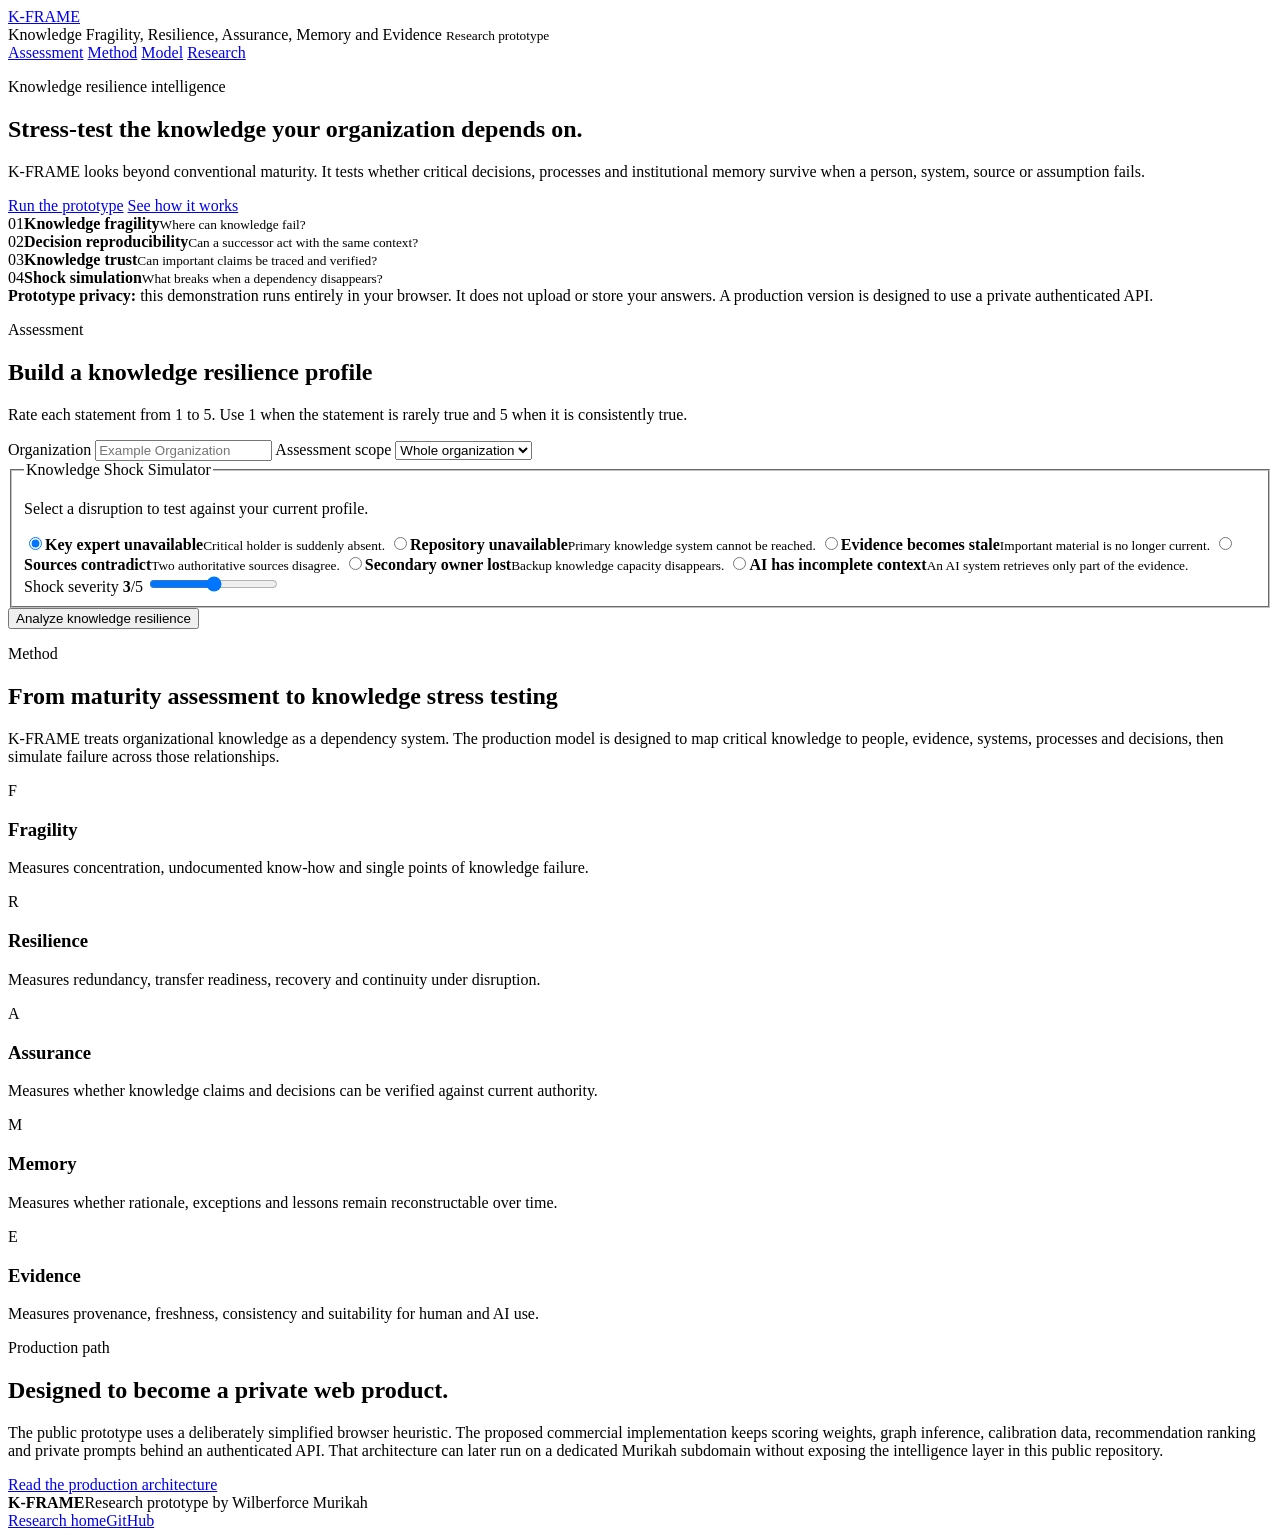
==== docs/k-frame/index.html @ ffb55cb6 "Add K-FRAME interactive prototype interface" ====
<!doctype html>
<html lang="en">
<head>
  <meta charset="utf-8">
  <meta name="viewport" content="width=device-width,initial-scale=1">
  <title>K-FRAME | Knowledge Fragility and Resilience Assessment</title>
  <meta name="description" content="K-FRAME is a research prototype for assessing knowledge fragility, resilience, assurance, memory and evidence, with a knowledge shock simulator for organizational knowledge risk.">
  <meta name="robots" content="index,follow,max-image-preview:large">
  <link rel="canonical" href="https://wmurikah.github.io/Emerging-Issues-in-Knowledge-Management/k-frame/">
  <link rel="stylesheet" href="styles.css">
  <meta property="og:type" content="website">
  <meta property="og:title" content="K-FRAME Knowledge Resilience Engine">
  <meta property="og:description" content="Stress-test the knowledge your organization depends on.">
  <meta property="og:url" content="https://wmurikah.github.io/Emerging-Issues-in-Knowledge-Management/k-frame/">
</head>
<body>
  <header class="topbar">
    <a class="brand" href="../">K-FRAME</a>
    <div class="brand-copy">
      <span>Knowledge Fragility, Resilience, Assurance, Memory and Evidence</span>
      <small>Research prototype</small>
    </div>
    <nav aria-label="K-FRAME navigation">
      <a href="#assessment">Assessment</a>
      <a href="#method">Method</a>
      <a href="../../model/README.md">Model</a>
      <a href="../">Research</a>
    </nav>
  </header>

  <main>
    <section class="hero">
      <div class="hero-copy">
        <p class="eyebrow">Knowledge resilience intelligence</p>
        <h1>Stress-test the knowledge your organization depends on.</h1>
        <p class="lede">K-FRAME looks beyond conventional maturity. It tests whether critical decisions, processes and institutional memory survive when a person, system, source or assumption fails.</p>
        <div class="hero-actions">
          <a class="button primary" href="#assessment">Run the prototype</a>
          <a class="button secondary" href="#method">See how it works</a>
        </div>
      </div>
      <aside class="hero-panel" aria-label="K-FRAME outputs">
        <div class="signal"><span>01</span><strong>Knowledge fragility</strong><small>Where can knowledge fail?</small></div>
        <div class="signal"><span>02</span><strong>Decision reproducibility</strong><small>Can a successor act with the same context?</small></div>
        <div class="signal"><span>03</span><strong>Knowledge trust</strong><small>Can important claims be traced and verified?</small></div>
        <div class="signal"><span>04</span><strong>Shock simulation</strong><small>What breaks when a dependency disappears?</small></div>
      </aside>
    </section>

    <section class="privacy-note">
      <strong>Prototype privacy:</strong> this demonstration runs entirely in your browser. It does not upload or store your answers. A production version is designed to use a private authenticated API.
    </section>

    <section id="assessment" class="assessment-shell">
      <div class="section-heading">
        <p class="eyebrow">Assessment</p>
        <h2>Build a knowledge resilience profile</h2>
        <p>Rate each statement from 1 to 5. Use 1 when the statement is rarely true and 5 when it is consistently true.</p>
      </div>

      <form id="assessment-form">
        <div class="identity-grid">
          <label>
            <span>Organization</span>
            <input id="organization" name="organization" type="text" placeholder="Example Organization" maxlength="120">
          </label>
          <label>
            <span>Assessment scope</span>
            <select id="scope" name="scope">
              <option value="Organization">Whole organization</option>
              <option value="Business unit">Business unit</option>
              <option value="Process">Critical process</option>
              <option value="Role">Critical role</option>
              <option value="Knowledge domain">Knowledge domain</option>
            </select>
          </label>
        </div>

        <div id="question-list" class="question-list"></div>

        <fieldset class="shock-box">
          <legend>Knowledge Shock Simulator</legend>
          <p>Select a disruption to test against your current profile.</p>
          <div class="shock-grid">
            <label><input type="radio" name="shock" value="key_person" checked><span><strong>Key expert unavailable</strong><small>Critical holder is suddenly absent.</small></span></label>
            <label><input type="radio" name="shock" value="repository"><span><strong>Repository unavailable</strong><small>Primary knowledge system cannot be reached.</small></span></label>
            <label><input type="radio" name="shock" value="stale"><span><strong>Evidence becomes stale</strong><small>Important material is no longer current.</small></span></label>
            <label><input type="radio" name="shock" value="contradiction"><span><strong>Sources contradict</strong><small>Two authoritative sources disagree.</small></span></label>
            <label><input type="radio" name="shock" value="owner"><span><strong>Secondary owner lost</strong><small>Backup knowledge capacity disappears.</small></span></label>
            <label><input type="radio" name="shock" value="ai"><span><strong>AI has incomplete context</strong><small>An AI system retrieves only part of the evidence.</small></span></label>
          </div>
          <label class="severity-label" for="severity">
            <span>Shock severity <strong id="severity-value">3</strong>/5</span>
            <input id="severity" type="range" min="1" max="5" step="1" value="3">
          </label>
        </fieldset>

        <button class="analyze-button" type="submit">Analyze knowledge resilience</button>
      </form>
    </section>

    <section id="results" class="results" hidden aria-live="polite">
      <div class="results-header">
        <div>
          <p class="eyebrow">K-FRAME result</p>
          <h2 id="result-title">Knowledge resilience profile</h2>
          <p id="result-summary"></p>
        </div>
        <div class="overall-score">
          <span id="overall-score">0</span>
          <small>Resilience index</small>
        </div>
      </div>

      <div class="score-grid" id="score-grid"></div>

      <div class="result-grid">
        <article class="result-card priority-card">
          <p class="eyebrow">Shock result</p>
          <h3>Knowledge Loss Radius</h3>
          <div class="radius-line"><strong id="loss-radius">0</strong><span>/100 exposure</span></div>
          <p id="shock-explanation"></p>
        </article>
        <article class="result-card">
          <p class="eyebrow">Primary drivers</p>
          <h3>What is creating exposure</h3>
          <ul id="driver-list"></ul>
        </article>
      </div>

      <article class="action-panel">
        <div>
          <p class="eyebrow">Intervention engine</p>
          <h3>Priority actions</h3>
          <p>These actions target the weakest parts of the current profile. A production engine would rank them using the private dependency graph and evidence model.</p>
        </div>
        <ol id="action-list"></ol>
      </article>

      <div class="result-actions">
        <button id="print-result" class="button primary" type="button">Print result</button>
        <button id="reset-result" class="button secondary" type="button">Run another assessment</button>
      </div>
    </section>

    <section id="method" class="method-section">
      <div class="section-heading">
        <p class="eyebrow">Method</p>
        <h2>From maturity assessment to knowledge stress testing</h2>
        <p>K-FRAME treats organizational knowledge as a dependency system. The production model is designed to map critical knowledge to people, evidence, systems, processes and decisions, then simulate failure across those relationships.</p>
      </div>
      <div class="method-grid">
        <article><span>F</span><h3>Fragility</h3><p>Measures concentration, undocumented know-how and single points of knowledge failure.</p></article>
        <article><span>R</span><h3>Resilience</h3><p>Measures redundancy, transfer readiness, recovery and continuity under disruption.</p></article>
        <article><span>A</span><h3>Assurance</h3><p>Measures whether knowledge claims and decisions can be verified against current authority.</p></article>
        <article><span>M</span><h3>Memory</h3><p>Measures whether rationale, exceptions and lessons remain reconstructable over time.</p></article>
        <article><span>E</span><h3>Evidence</h3><p>Measures provenance, freshness, consistency and suitability for human and AI use.</p></article>
      </div>
    </section>

    <section class="production-note">
      <p class="eyebrow">Production path</p>
      <h2>Designed to become a private web product.</h2>
      <p>The public prototype uses a deliberately simplified browser heuristic. The proposed commercial implementation keeps scoring weights, graph inference, calibration data, recommendation ranking and private prompts behind an authenticated API. That architecture can later run on a dedicated Murikah subdomain without exposing the intelligence layer in this public repository.</p>
      <a class="text-link" href="../../model/ARCHITECTURE.md">Read the production architecture</a>
    </section>
  </main>

  <footer>
    <div><strong>K-FRAME</strong><span>Research prototype by Wilberforce Murikah</span></div>
    <div><a href="../">Research home</a><a href="https://github.com/wmurikah/Emerging-Issues-in-Knowledge-Management">GitHub</a></div>
  </footer>

  <script src="app.js"></script>
</body>
</html>
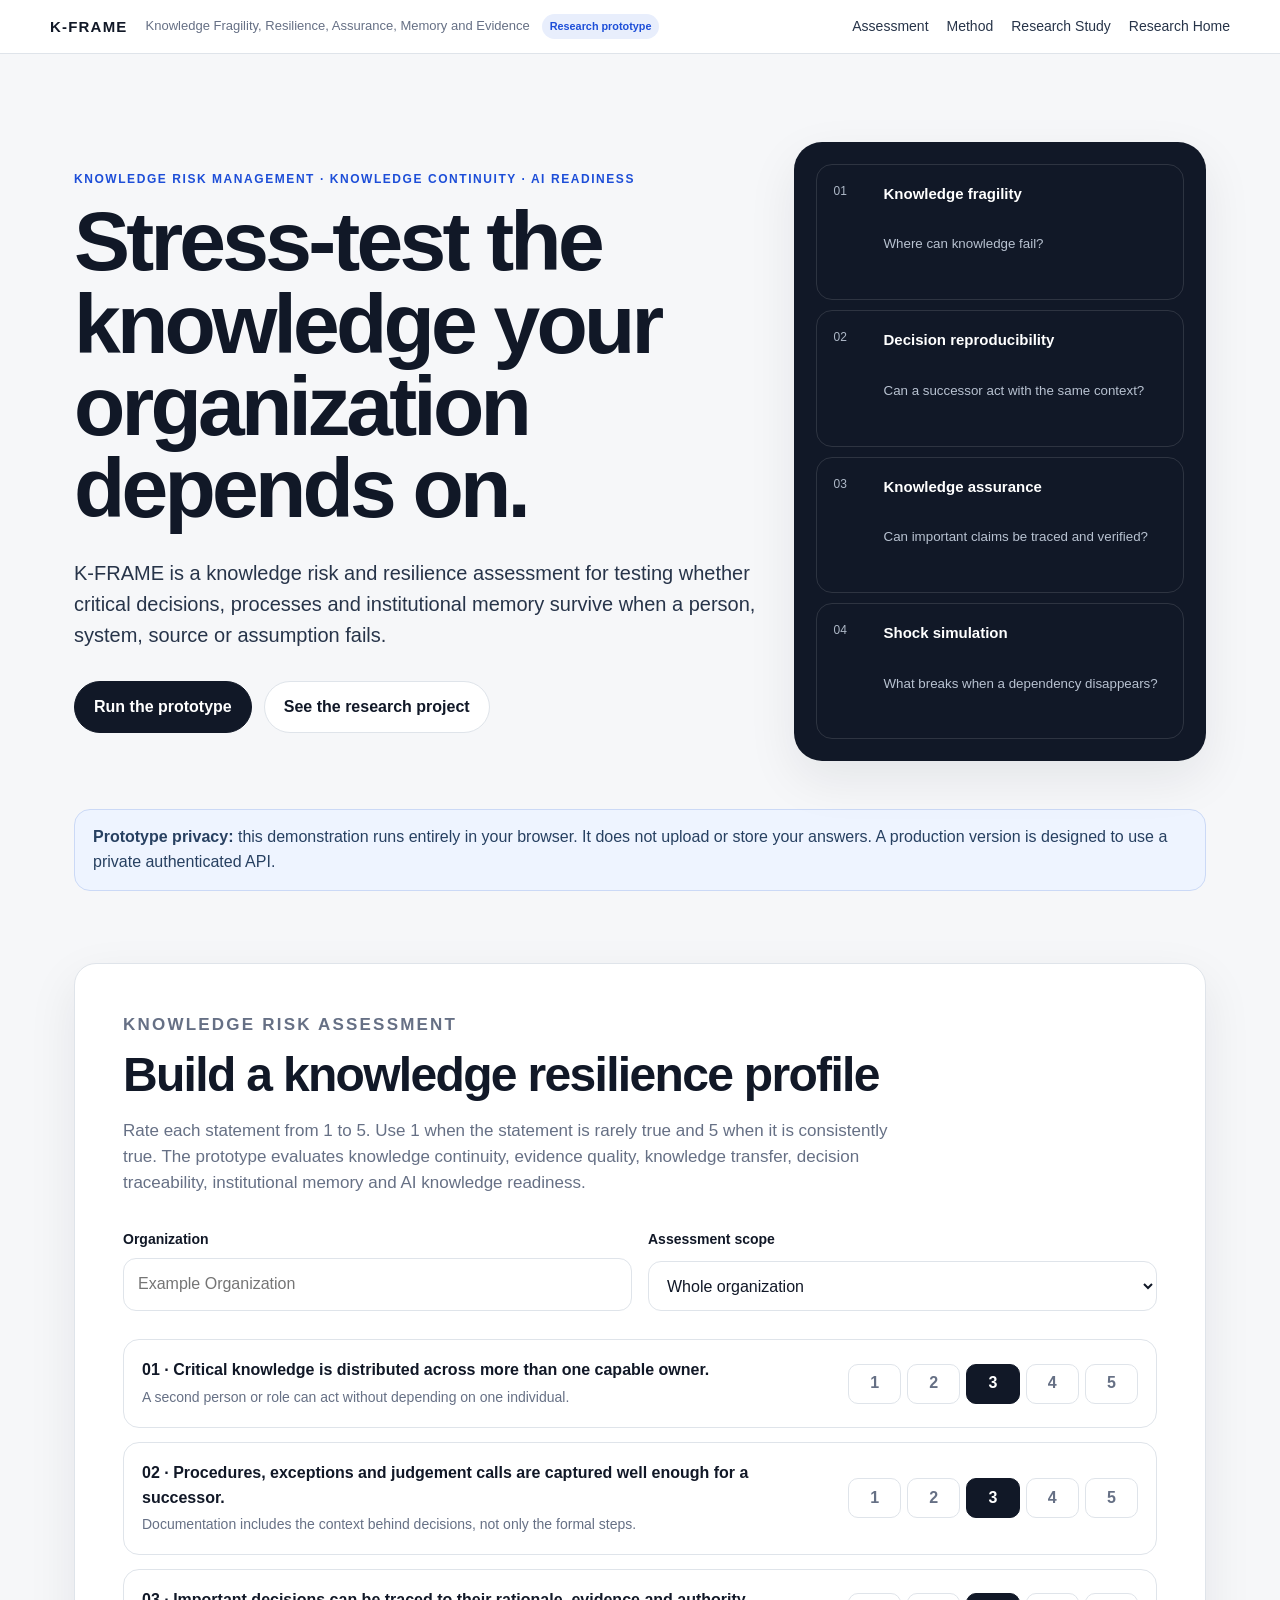
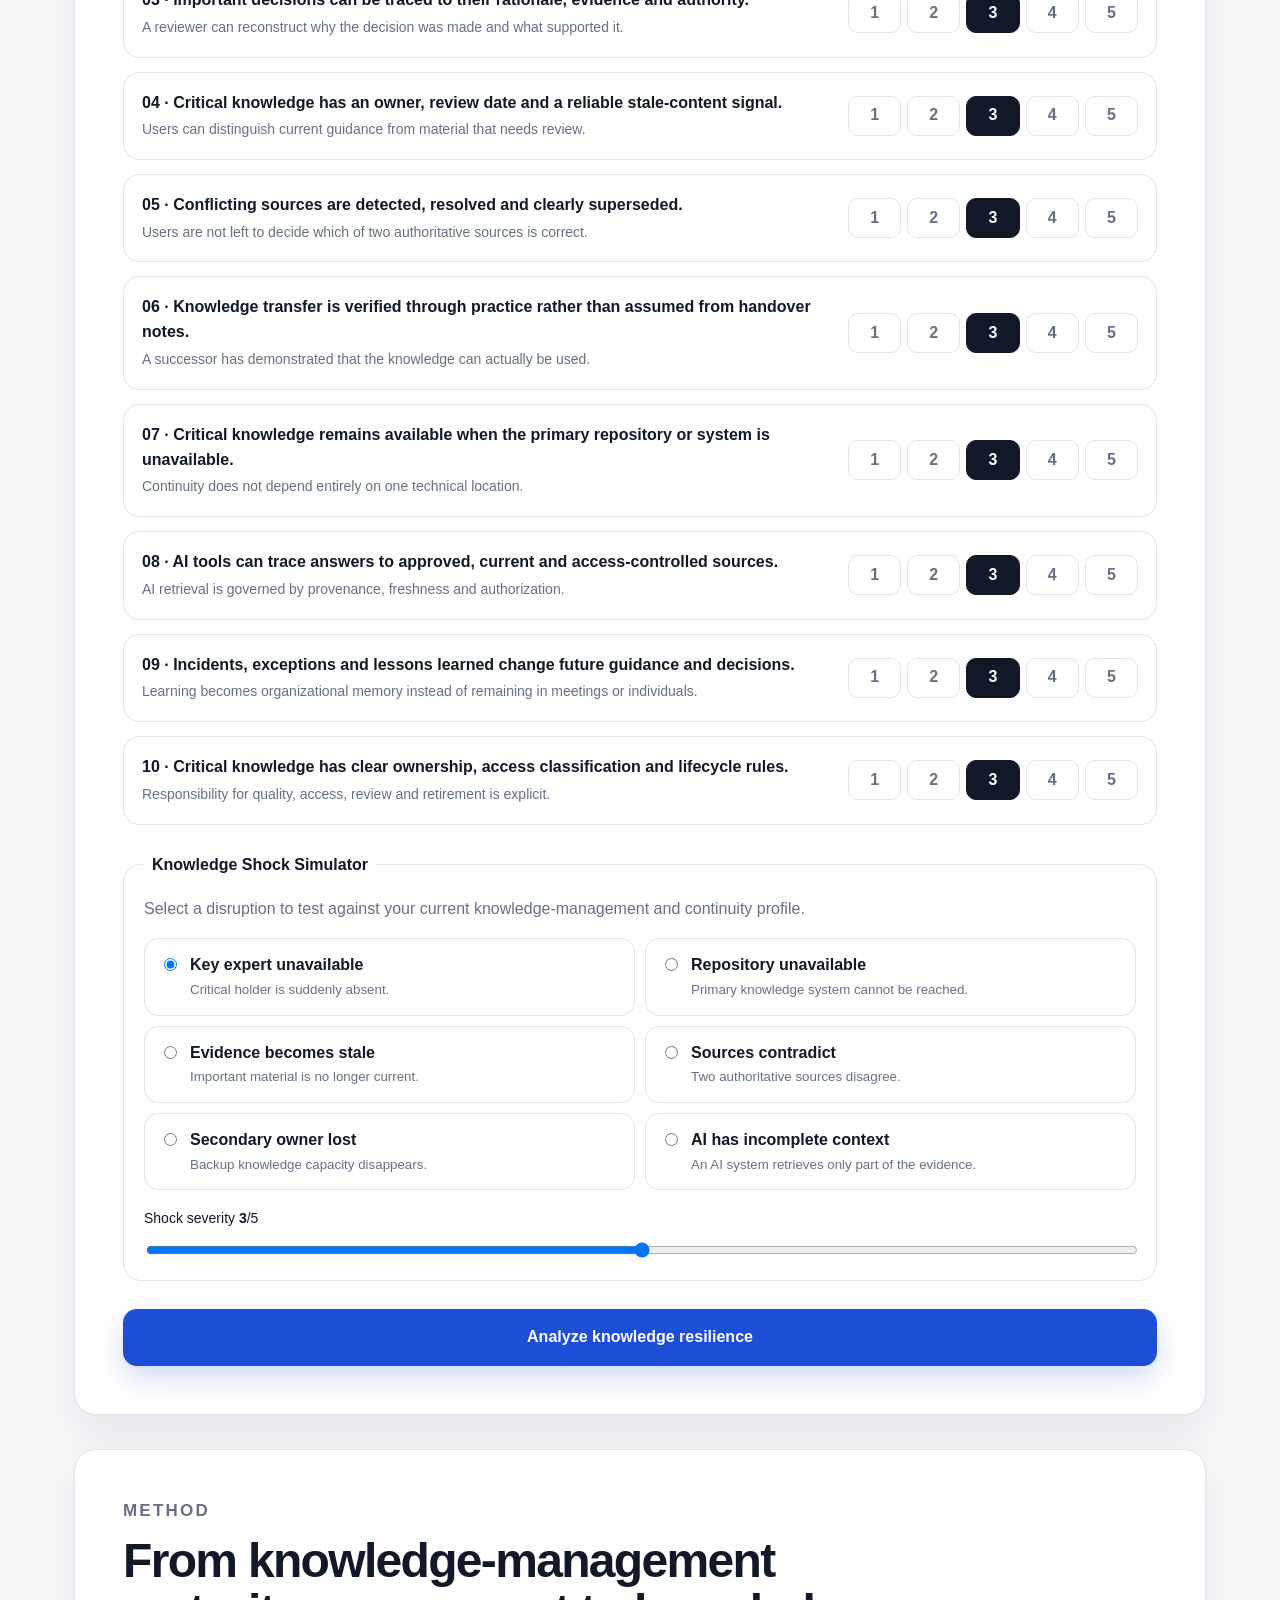
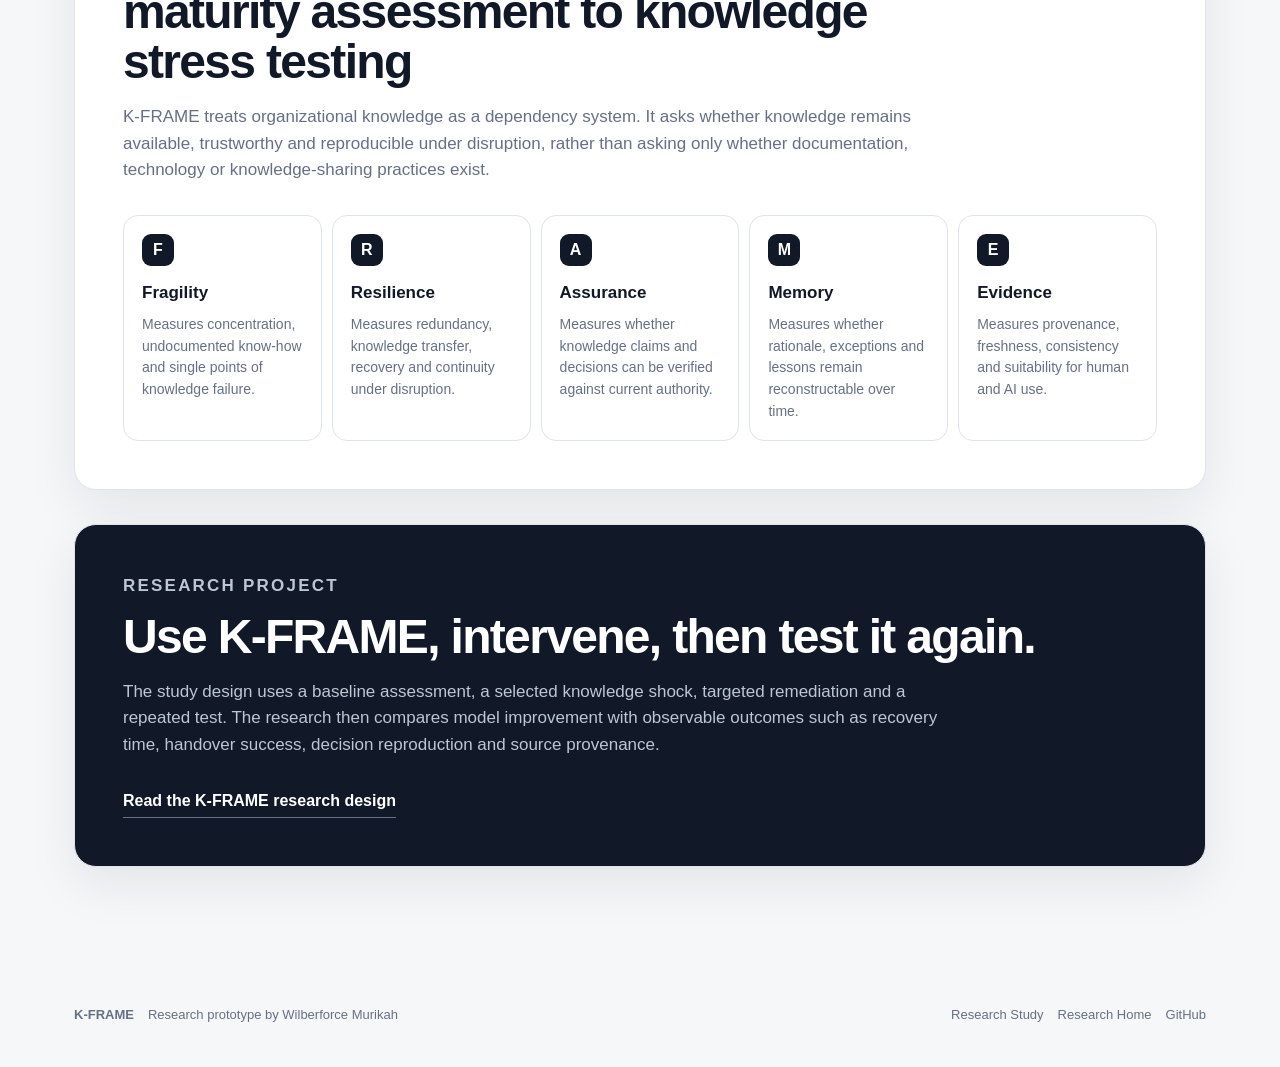
==== commit 913fbefb: "Position K-FRAME for knowledge risk, continuity and AI readiness discovery" ====
--- a/docs/k-frame/index.html
+++ b/docs/k-frame/index.html
@@ -3,15 +3,29 @@
 <head>
   <meta charset="utf-8">
   <meta name="viewport" content="width=device-width,initial-scale=1">
-  <title>K-FRAME | Knowledge Fragility and Resilience Assessment</title>
-  <meta name="description" content="K-FRAME is a research prototype for assessing knowledge fragility, resilience, assurance, memory and evidence, with a knowledge shock simulator for organizational knowledge risk.">
+  <title>K-FRAME Knowledge Risk Assessment | Knowledge Continuity and AI Readiness</title>
+  <meta name="description" content="K-FRAME is a research prototype for knowledge risk management, knowledge continuity, institutional knowledge loss, key-person risk, decision reproducibility and AI knowledge readiness.">
+  <meta name="keywords" content="knowledge risk assessment, knowledge risk management, knowledge continuity, institutional knowledge loss, key person risk, knowledge retention, knowledge transfer, AI readiness assessment, organizational knowledge, knowledge resilience, decision reproducibility">
   <meta name="robots" content="index,follow,max-image-preview:large">
   <link rel="canonical" href="https://wmurikah.github.io/Emerging-Issues-in-Knowledge-Management/k-frame/">
   <link rel="stylesheet" href="styles.css">
   <meta property="og:type" content="website">
-  <meta property="og:title" content="K-FRAME Knowledge Resilience Engine">
-  <meta property="og:description" content="Stress-test the knowledge your organization depends on.">
+  <meta property="og:title" content="K-FRAME Knowledge Risk and Resilience Assessment">
+  <meta property="og:description" content="Stress-test knowledge continuity, institutional memory, decision reproducibility and AI knowledge readiness before a real knowledge dependency fails.">
   <meta property="og:url" content="https://wmurikah.github.io/Emerging-Issues-in-Knowledge-Management/k-frame/">
+  <script type="application/ld+json">
+  {
+    "@context":"https://schema.org",
+    "@type":"SoftwareApplication",
+    "name":"K-FRAME",
+    "applicationCategory":"BusinessApplication",
+    "operatingSystem":"Web",
+    "description":"Research prototype for knowledge risk management, knowledge continuity, institutional knowledge loss, decision reproducibility and AI knowledge readiness.",
+    "url":"https://wmurikah.github.io/Emerging-Issues-in-Knowledge-Management/k-frame/",
+    "author":{"@type":"Person","name":"Wilberforce Murikah","url":"https://github.com/wmurikah"},
+    "keywords":["knowledge risk management","knowledge continuity","institutional knowledge loss","key person risk","knowledge retention","AI readiness assessment","knowledge resilience","decision reproducibility","organizational knowledge"]
+  }
+  </script>
 </head>
 <body>
   <header class="topbar">
@@ -23,26 +37,26 @@
     <nav aria-label="K-FRAME navigation">
       <a href="#assessment">Assessment</a>
       <a href="#method">Method</a>
-      <a href="../../model/README.md">Model</a>
-      <a href="../">Research</a>
+      <a href="../research-project.html">Research Study</a>
+      <a href="../">Research Home</a>
     </nav>
   </header>
 
   <main>
     <section class="hero">
       <div class="hero-copy">
-        <p class="eyebrow">Knowledge resilience intelligence</p>
+        <p class="eyebrow">Knowledge risk management · Knowledge continuity · AI readiness</p>
         <h1>Stress-test the knowledge your organization depends on.</h1>
-        <p class="lede">K-FRAME looks beyond conventional maturity. It tests whether critical decisions, processes and institutional memory survive when a person, system, source or assumption fails.</p>
+        <p class="lede">K-FRAME is a knowledge risk and resilience assessment for testing whether critical decisions, processes and institutional memory survive when a person, system, source or assumption fails.</p>
         <div class="hero-actions">
           <a class="button primary" href="#assessment">Run the prototype</a>
-          <a class="button secondary" href="#method">See how it works</a>
+          <a class="button secondary" href="../research-project.html">See the research project</a>
         </div>
       </div>
       <aside class="hero-panel" aria-label="K-FRAME outputs">
         <div class="signal"><span>01</span><strong>Knowledge fragility</strong><small>Where can knowledge fail?</small></div>
         <div class="signal"><span>02</span><strong>Decision reproducibility</strong><small>Can a successor act with the same context?</small></div>
-        <div class="signal"><span>03</span><strong>Knowledge trust</strong><small>Can important claims be traced and verified?</small></div>
+        <div class="signal"><span>03</span><strong>Knowledge assurance</strong><small>Can important claims be traced and verified?</small></div>
         <div class="signal"><span>04</span><strong>Shock simulation</strong><small>What breaks when a dependency disappears?</small></div>
       </aside>
     </section>
@@ -53,9 +67,9 @@
 
     <section id="assessment" class="assessment-shell">
       <div class="section-heading">
-        <p class="eyebrow">Assessment</p>
+        <p class="eyebrow">Knowledge risk assessment</p>
         <h2>Build a knowledge resilience profile</h2>
-        <p>Rate each statement from 1 to 5. Use 1 when the statement is rarely true and 5 when it is consistently true.</p>
+        <p>Rate each statement from 1 to 5. Use 1 when the statement is rarely true and 5 when it is consistently true. The prototype evaluates knowledge continuity, evidence quality, knowledge transfer, decision traceability, institutional memory and AI knowledge readiness.</p>
       </div>
 
       <form id="assessment-form">
@@ -80,7 +94,7 @@
 
         <fieldset class="shock-box">
           <legend>Knowledge Shock Simulator</legend>
-          <p>Select a disruption to test against your current profile.</p>
+          <p>Select a disruption to test against your current knowledge-management and continuity profile.</p>
           <div class="shock-grid">
             <label><input type="radio" name="shock" value="key_person" checked><span><strong>Key expert unavailable</strong><small>Critical holder is suddenly absent.</small></span></label>
             <label><input type="radio" name="shock" value="repository"><span><strong>Repository unavailable</strong><small>Primary knowledge system cannot be reached.</small></span></label>
@@ -132,7 +146,7 @@
         <div>
           <p class="eyebrow">Intervention engine</p>
           <h3>Priority actions</h3>
-          <p>These actions target the weakest parts of the current profile. A production engine would rank them using the private dependency graph and evidence model.</p>
+          <p>These actions target the weakest parts of the current profile. The research project tests whether targeted interventions improve both K-FRAME scores and observable knowledge-continuity outcomes.</p>
         </div>
         <ol id="action-list"></ol>
       </article>
@@ -146,12 +160,12 @@
     <section id="method" class="method-section">
       <div class="section-heading">
         <p class="eyebrow">Method</p>
-        <h2>From maturity assessment to knowledge stress testing</h2>
-        <p>K-FRAME treats organizational knowledge as a dependency system. The production model is designed to map critical knowledge to people, evidence, systems, processes and decisions, then simulate failure across those relationships.</p>
+        <h2>From knowledge-management maturity assessment to knowledge stress testing</h2>
+        <p>K-FRAME treats organizational knowledge as a dependency system. It asks whether knowledge remains available, trustworthy and reproducible under disruption, rather than asking only whether documentation, technology or knowledge-sharing practices exist.</p>
       </div>
       <div class="method-grid">
         <article><span>F</span><h3>Fragility</h3><p>Measures concentration, undocumented know-how and single points of knowledge failure.</p></article>
-        <article><span>R</span><h3>Resilience</h3><p>Measures redundancy, transfer readiness, recovery and continuity under disruption.</p></article>
+        <article><span>R</span><h3>Resilience</h3><p>Measures redundancy, knowledge transfer, recovery and continuity under disruption.</p></article>
         <article><span>A</span><h3>Assurance</h3><p>Measures whether knowledge claims and decisions can be verified against current authority.</p></article>
         <article><span>M</span><h3>Memory</h3><p>Measures whether rationale, exceptions and lessons remain reconstructable over time.</p></article>
         <article><span>E</span><h3>Evidence</h3><p>Measures provenance, freshness, consistency and suitability for human and AI use.</p></article>
@@ -159,16 +173,16 @@
     </section>
 
     <section class="production-note">
-      <p class="eyebrow">Production path</p>
-      <h2>Designed to become a private web product.</h2>
-      <p>The public prototype uses a deliberately simplified browser heuristic. The proposed commercial implementation keeps scoring weights, graph inference, calibration data, recommendation ranking and private prompts behind an authenticated API. That architecture can later run on a dedicated Murikah subdomain without exposing the intelligence layer in this public repository.</p>
-      <a class="text-link" href="../../model/ARCHITECTURE.md">Read the production architecture</a>
+      <p class="eyebrow">Research project</p>
+      <h2>Use K-FRAME, intervene, then test it again.</h2>
+      <p>The study design uses a baseline assessment, a selected knowledge shock, targeted remediation and a repeated test. The research then compares model improvement with observable outcomes such as recovery time, handover success, decision reproduction and source provenance.</p>
+      <a class="text-link" href="../research-project.html">Read the K-FRAME research design</a>
     </section>
   </main>
 
   <footer>
     <div><strong>K-FRAME</strong><span>Research prototype by Wilberforce Murikah</span></div>
-    <div><a href="../">Research home</a><a href="https://github.com/wmurikah/Emerging-Issues-in-Knowledge-Management">GitHub</a></div>
+    <div><a href="../research-project.html">Research Study</a><a href="../">Research Home</a><a href="https://github.com/wmurikah/Emerging-Issues-in-Knowledge-Management">GitHub</a></div>
   </footer>
 
   <script src="app.js"></script>
--- a/docs/k-frame/styles.css
+++ b/docs/k-frame/styles.css
@@ -0,0 +1,76 @@
+:root{
+  --ink:#111827;
+  --ink-soft:#273449;
+  --paper:#f6f7f9;
+  --panel:#ffffff;
+  --line:#dfe4ea;
+  --muted:#667085;
+  --accent:#1d4ed8;
+  --accent-soft:#e8eefc;
+  --good:#166534;
+  --warn:#92400e;
+  --risk:#991b1b;
+  --shadow:0 18px 50px rgba(17,24,39,.08);
+  --radius:22px;
+  --max:1180px;
+}
+
+*{box-sizing:border-box}
+html{scroll-behavior:smooth}
+body{margin:0;background:var(--paper);color:var(--ink);font-family:Inter,ui-sans-serif,-apple-system,BlinkMacSystemFont,"Segoe UI",sans-serif;line-height:1.55}
+a{color:inherit;text-decoration:none}
+button,input,select{font:inherit}
+
+.topbar{position:sticky;top:0;z-index:20;display:grid;grid-template-columns:auto 1fr auto;align-items:center;gap:18px;padding:14px max(24px,calc((100vw - var(--max))/2));background:rgba(255,255,255,.96);border-bottom:1px solid var(--line);backdrop-filter:blur(16px)}
+.brand{font-weight:800;letter-spacing:.08em;font-size:15px}
+.brand-copy{display:flex;gap:12px;align-items:center;color:var(--muted);font-size:13px}.brand-copy small{padding:4px 8px;background:var(--accent-soft);color:var(--accent);border-radius:999px;font-weight:700}
+.topbar nav{display:flex;gap:18px;font-size:14px;color:var(--ink-soft)}.topbar nav a:hover{color:var(--accent)}
+
+main{max-width:var(--max);margin:0 auto;padding:0 24px 80px}
+.hero{display:grid;grid-template-columns:1.25fr .75fr;gap:32px;padding:88px 0 48px;align-items:stretch}
+.hero-copy{padding:28px 0}.eyebrow{margin:0 0 12px;text-transform:uppercase;letter-spacing:.13em;font-size:12px;font-weight:800;color:var(--accent)}
+h1{font-size:clamp(44px,7vw,84px);line-height:.98;letter-spacing:-.045em;margin:0;max-width:900px}
+.lede{max-width:760px;font-size:20px;color:var(--ink-soft);margin:28px 0 0}
+.hero-actions{display:flex;gap:12px;flex-wrap:wrap;margin-top:30px}
+.button{display:inline-flex;align-items:center;justify-content:center;border-radius:999px;padding:13px 19px;border:1px solid var(--line);font-weight:750;cursor:pointer;transition:.18s ease;background:transparent}
+.button:hover{transform:translateY(-1px)}
+.button.primary{background:var(--ink);border-color:var(--ink);color:white}.button.secondary{background:white}
+.hero-panel{background:var(--ink);border-radius:28px;padding:22px;color:white;box-shadow:var(--shadow);display:grid;gap:10px}
+.signal{display:grid;grid-template-columns:38px 1fr;gap:2px 12px;padding:17px;border:1px solid rgba(255,255,255,.12);border-radius:16px}.signal span{grid-row:1/3;font-size:12px;color:#aeb8c7}.signal strong{font-size:15px}.signal small{color:#b8c2d1}
+
+.privacy-note{background:#eef4ff;border:1px solid #cbd9f6;border-radius:16px;padding:15px 18px;color:#274061;margin:0 0 72px}
+.assessment-shell,.results,.method-section,.production-note{background:var(--panel);border:1px solid var(--line);border-radius:var(--radius);padding:clamp(24px,4vw,48px);box-shadow:var(--shadow);margin:0 0 34px}
+.section-heading{max-width:800px;margin-bottom:32px}.section-heading h2,.production-note h2{font-size:clamp(30px,4vw,48px);letter-spacing:-.035em;line-height:1.05;margin:0 0 14px}.section-heading p,.production-note p{color:var(--muted);font-size:17px}
+.identity-grid{display:grid;grid-template-columns:1fr 1fr;gap:16px;margin-bottom:28px}.identity-grid label{display:grid;gap:8px}.identity-grid label span{font-weight:750;font-size:14px}
+input[type="text"],select{width:100%;border:1px solid var(--line);border-radius:13px;padding:13px 14px;background:#fff;color:var(--ink);outline:none}input[type="text"]:focus,select:focus{border-color:#9cb6ef;box-shadow:0 0 0 3px #edf2ff}
+
+.question-list{display:grid;gap:14px}.question{border:1px solid var(--line);border-radius:16px;padding:18px;display:grid;grid-template-columns:1fr 290px;gap:24px;align-items:center}.question h3{font-size:16px;margin:0 0 4px}.question p{margin:0;color:var(--muted);font-size:14px}.rating{display:grid;grid-template-columns:repeat(5,1fr);gap:6px}.rating label{cursor:pointer}.rating input{position:absolute;opacity:0;pointer-events:none}.rating span{display:flex;align-items:center;justify-content:center;height:40px;border:1px solid var(--line);border-radius:10px;font-weight:800;color:var(--muted);background:#fff;transition:.15s}.rating input:checked+span{background:var(--ink);border-color:var(--ink);color:#fff}.rating span:hover{border-color:#9aa5b4}
+
+.shock-box{border:1px solid var(--line);border-radius:18px;padding:20px;margin:28px 0}.shock-box legend{font-weight:850;padding:0 8px}.shock-box>p{color:var(--muted);margin-top:0}.shock-grid{display:grid;grid-template-columns:repeat(2,1fr);gap:10px}.shock-grid label{display:flex;gap:10px;align-items:flex-start;padding:14px;border:1px solid var(--line);border-radius:14px;cursor:pointer;background:#fff}.shock-grid input{margin-top:5px}.shock-grid span{display:grid}.shock-grid small{color:var(--muted);margin-top:2px}.severity-label{display:grid;gap:10px;margin-top:18px}.severity-label>span{font-size:14px}.severity-label input{width:100%}
+.analyze-button{width:100%;border:0;border-radius:14px;padding:16px;background:var(--accent);color:#fff;font-weight:850;cursor:pointer;box-shadow:0 12px 30px rgba(29,78,216,.2)}.analyze-button:hover{filter:brightness(.97)}
+
+.results{scroll-margin-top:90px}.results-header{display:flex;justify-content:space-between;gap:28px;align-items:center;margin-bottom:24px}.results-header h2{font-size:40px;letter-spacing:-.035em;margin:0}.results-header p{color:var(--muted);max-width:760px}.overall-score{width:150px;height:150px;border-radius:50%;display:flex;flex-direction:column;align-items:center;justify-content:center;background:conic-gradient(var(--accent) var(--score-angle,0deg),#e9edf2 0);position:relative;isolation:isolate}.overall-score:before{content:"";position:absolute;inset:11px;background:#fff;border-radius:50%;z-index:-1}.overall-score span{font-size:44px;font-weight:900;line-height:1}.overall-score small{font-size:12px;color:var(--muted);margin-top:5px}
+.score-grid{display:grid;grid-template-columns:repeat(4,1fr);gap:12px;margin-bottom:20px}.score-card{border:1px solid var(--line);border-radius:15px;padding:16px}.score-card small{display:block;color:var(--muted);font-weight:700}.score-card strong{font-size:28px}.meter{height:6px;background:#edf0f4;border-radius:999px;overflow:hidden;margin-top:11px}.meter i{display:block;height:100%;width:0;background:var(--accent);border-radius:999px}
+.result-grid{display:grid;grid-template-columns:.8fr 1.2fr;gap:14px}.result-card,.action-panel{border:1px solid var(--line);border-radius:17px;padding:22px}.result-card h3,.action-panel h3{font-size:24px;margin:0 0 10px;letter-spacing:-.02em}.result-card p{color:var(--muted)}.radius-line{display:flex;align-items:baseline;gap:6px}.radius-line strong{font-size:54px;line-height:1}.radius-line span{color:var(--muted)}.result-card ul{padding-left:18px;margin-bottom:0}.result-card li{margin:9px 0}
+.priority-card{background:#f9fafb}
+.action-panel{display:grid;grid-template-columns:.8fr 1.2fr;gap:24px;margin-top:14px}.action-panel p{color:var(--muted)}.action-panel ol{margin:0;padding-left:24px}.action-panel li{padding:7px 0}.result-actions{display:flex;gap:10px;margin-top:18px}
+
+.method-grid{display:grid;grid-template-columns:repeat(5,1fr);gap:10px}.method-grid article{padding:18px;border:1px solid var(--line);border-radius:15px}.method-grid span{display:inline-flex;width:32px;height:32px;align-items:center;justify-content:center;border-radius:9px;background:var(--ink);color:white;font-weight:900}.method-grid h3{margin:14px 0 7px;font-size:17px}.method-grid p{margin:0;color:var(--muted);font-size:14px}
+.production-note{background:var(--ink);color:white}.production-note p{color:#bdc6d3;max-width:840px}.text-link{display:inline-block;margin-top:14px;color:white;font-weight:800;border-bottom:1px solid #667085;padding-bottom:3px}
+footer{max-width:var(--max);margin:0 auto;padding:24px 24px 42px;display:flex;justify-content:space-between;color:var(--muted);font-size:13px}footer>div{display:flex;gap:14px}footer a:hover{color:var(--ink)}
+
+@media(max-width:960px){
+  .topbar{grid-template-columns:auto 1fr}.topbar nav{grid-column:1/3;overflow:auto;padding-top:4px}.brand-copy span{display:none}
+  .hero{grid-template-columns:1fr;padding-top:58px}.hero-panel{grid-template-columns:repeat(2,1fr)}
+  .question{grid-template-columns:1fr}.rating{max-width:360px}
+  .score-grid{grid-template-columns:repeat(2,1fr)}.result-grid,.action-panel{grid-template-columns:1fr}.method-grid{grid-template-columns:repeat(2,1fr)}
+}
+
+@media(max-width:640px){
+  main{padding-left:16px;padding-right:16px}.topbar{padding-left:16px;padding-right:16px}.brand-copy small{display:none}.topbar nav{gap:14px}
+  h1{font-size:46px}.lede{font-size:18px}.hero-panel{grid-template-columns:1fr}.identity-grid,.shock-grid{grid-template-columns:1fr}.assessment-shell,.results,.method-section,.production-note{padding:22px 16px}.results-header{align-items:flex-start;flex-direction:column}.overall-score{width:128px;height:128px}.score-grid{grid-template-columns:1fr 1fr}.method-grid{grid-template-columns:1fr}.result-actions{flex-direction:column}.result-actions .button{width:100%}footer{flex-direction:column;gap:12px}footer>div{flex-wrap:wrap}
+}
+
+@media print{
+  .topbar,.hero,.privacy-note,.assessment-shell,.method-section,.production-note,footer,.result-actions{display:none!important}.results{display:block!important;border:0;box-shadow:none;margin:0;padding:0}.results-header{margin-top:0}body{background:white}
+}
